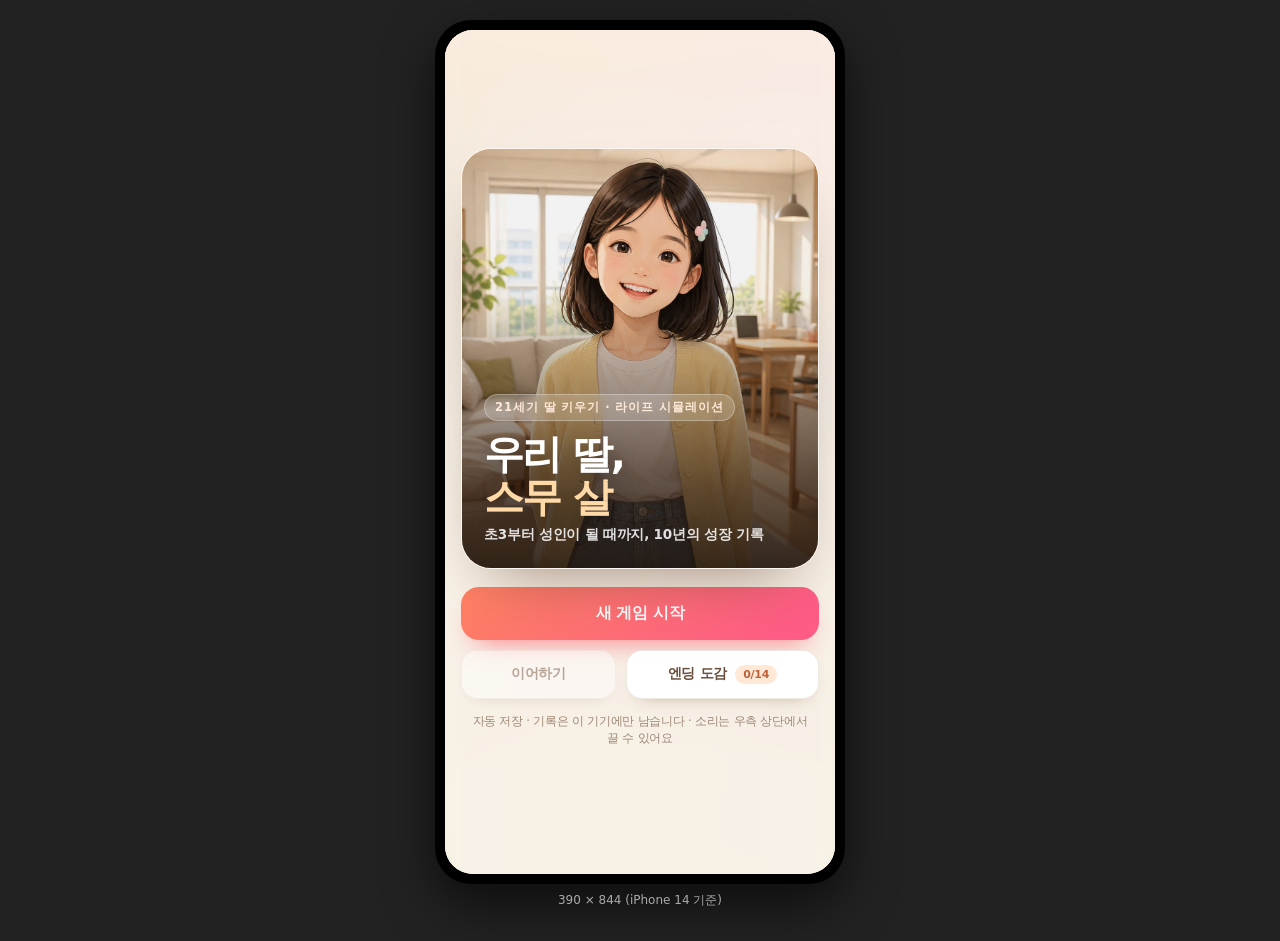
==== qa/mobile.html @ 7922a6cd "UI 다듬기: 설정 미리보기·일정 요약·모바일 스크롤 수정" ====
<!DOCTYPE html>
<html lang="ko">
<head>
<meta charset="utf-8">
<meta name="viewport" content="width=device-width, initial-scale=1">
<title>모바일 미리보기 (390px)</title>
<style>
  html,body{margin:0;background:#222;font-family:system-ui,sans-serif;color:#ddd}
  .wrap{display:flex;gap:24px;padding:20px;justify-content:center;align-items:flex-start}
  .device{background:#000;border-radius:36px;padding:10px;box-shadow:0 20px 50px rgba(0,0,0,.6)}
  iframe{width:390px;height:844px;border:0;border-radius:28px;background:#fff;display:block}
  p{text-align:center;font-size:12px;color:#aaa;margin-top:8px}
</style>
</head>
<body>
<div class="wrap">
  <div>
    <div class="device"><iframe src="../index.html?debug=1" title="mobile preview"></iframe></div>
    <p>390 × 844 (iPhone 14 기준)</p>
  </div>
</div>
</body>
</html>
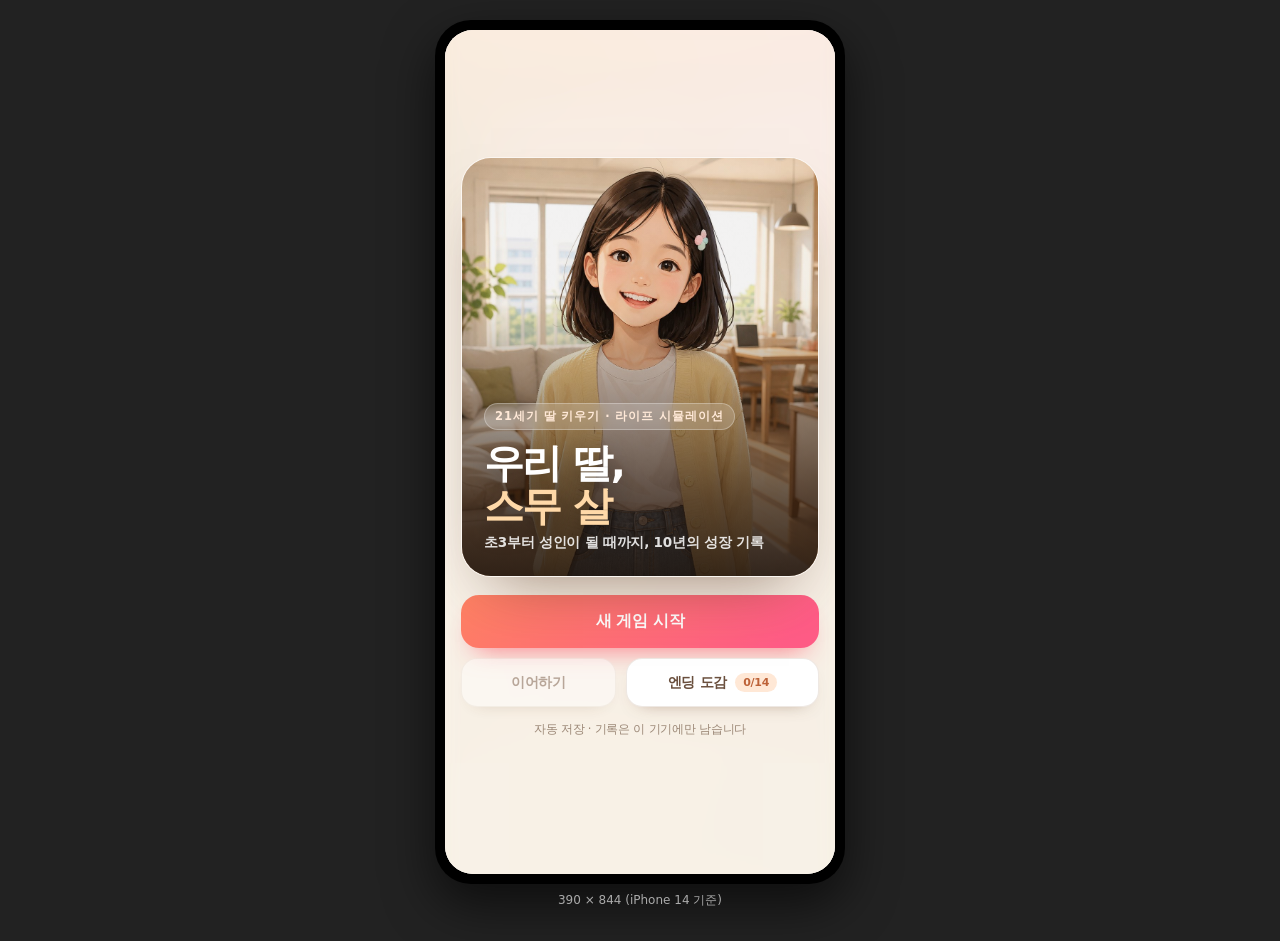
==== commit 72f684a3: "캐시 무효화 버전 태그" ====
--- a/qa/mobile.html
+++ b/qa/mobile.html
@@ -15,7 +15,7 @@
 <body>
 <div class="wrap">
   <div>
-    <div class="device"><iframe src="../index.html?debug=1" title="mobile preview"></iframe></div>
+    <div class="device"><iframe src="../index.html?debug=1&v=2" title="mobile preview"></iframe></div>
     <p>390 × 844 (iPhone 14 기준)</p>
   </div>
 </div>
